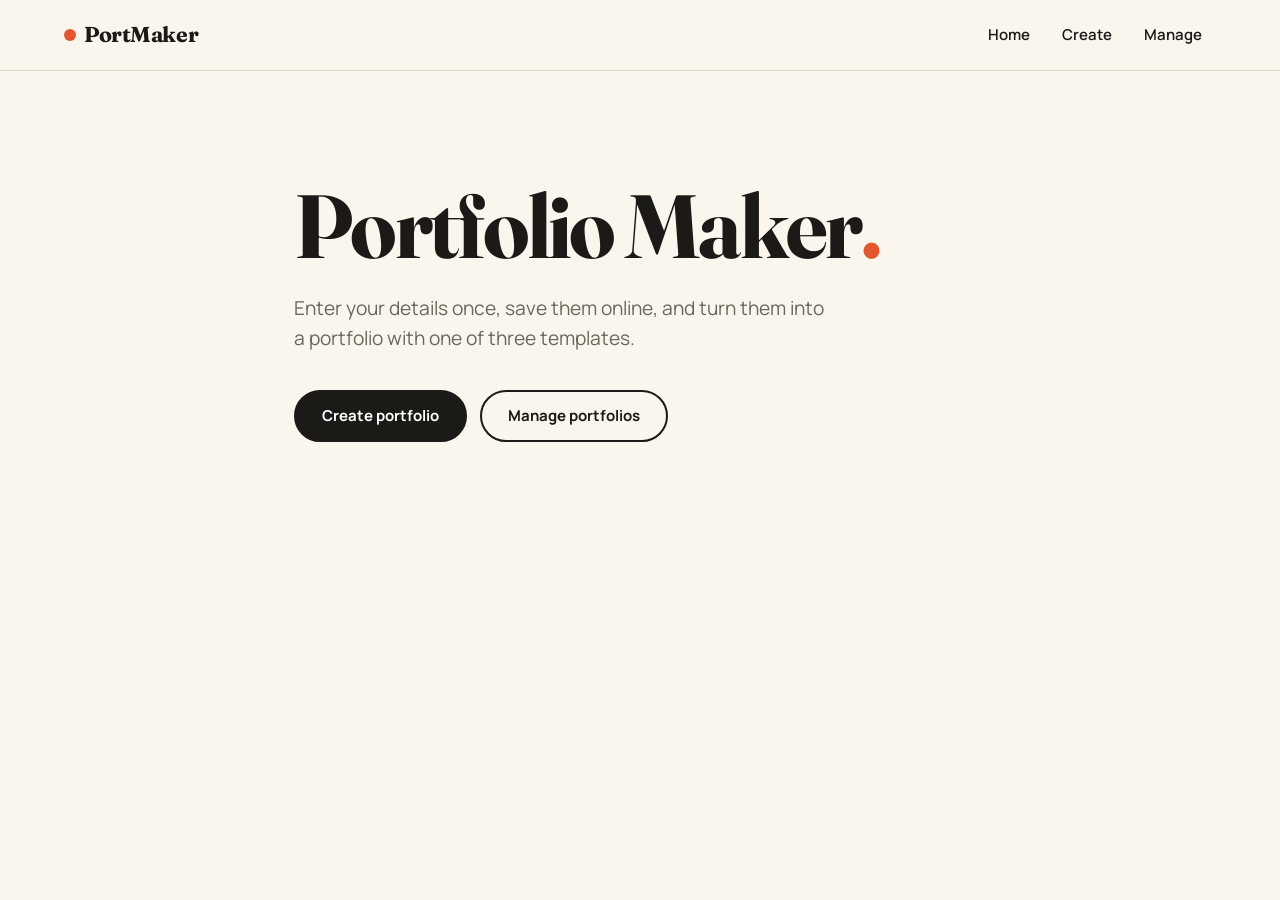
==== index.html @ 90e2abe4 "Initial commit: PortMaker portfolio application" ====
<!DOCTYPE html>
<html lang="en">
<head>
  <meta charset="UTF-8">
  <meta name="viewport" content="width=device-width, initial-scale=1">
  <title>Home | PortMaker</title>
  <link rel="preconnect" href="https://fonts.googleapis.com">
  <link rel="preconnect" href="https://fonts.gstatic.com" crossorigin>
  <link href="https://fonts.googleapis.com/css2?family=Bricolage+Grotesque:wght@400;500;800&family=Fraunces:wght@400;600;700&family=Manrope:wght@400;600;700;800&family=Space+Mono&display=swap" rel="stylesheet">
  <link rel="stylesheet" href="css/style.css">
</head>
<body>
  <header class="nav">
    <a href="index.html" class="logo">PortMaker</a>
    <nav>
      <a href="index.html">Home</a>
      <a href="create.html">Create</a>
      <a href="manage.html">Manage</a>
    </nav>
  </header>

  <main>
    <section class="hero">
      <h1>Portfolio Maker</h1>
      <p>Enter your details once, save them online, and turn them into a portfolio with one of three templates.</p>
      <a class="btn" href="create.html">Create portfolio</a>
      <a class="btn ghost" href="manage.html">Manage portfolios</a>
    </section>
  </main>
  <div id="toast"></div>
</body>
</html>
---- css/style.css ----
/* Portfolia — warm editorial design. Single light theme. */
:root{
  --paper:#faf6ee;--paper-2:#f2ecdf;--card:#fffdf8;
  --ink:#1b1a17;--muted:#6b665c;--line:#ddd5c4;
  --accent:#e4572e;--accent-dark:#c4431d;--accent-soft:#fde3d9;
  --radius:14px;
  --f-display:"Fraunces",Georgia,serif;
  --f-body:"Manrope",system-ui,sans-serif;
}
*{box-sizing:border-box}
[hidden]{display:none!important}
html{background:var(--paper);min-height:100%}
body{margin:0;font-family:var(--f-body);color:var(--ink);line-height:1.6;background:var(--paper);-webkit-font-smoothing:antialiased}
h1,h2,h3{line-height:1.15;font-family:var(--f-display);font-weight:600;letter-spacing:-.01em}
a{color:var(--accent-dark)}
:focus-visible{outline:3px solid var(--accent);outline-offset:2px}

/* ---------- Navigation ---------- */
.nav{display:flex;justify-content:space-between;align-items:center;gap:12px;flex-wrap:wrap;padding:16px 5vw;position:sticky;top:0;z-index:10;background:rgba(250,246,238,.92);-webkit-backdrop-filter:blur(8px);backdrop-filter:blur(8px);border-bottom:1px solid var(--line)}
.logo{display:inline-flex;align-items:center;gap:8px;font-family:var(--f-display);font-weight:700;font-size:1.35rem;text-decoration:none;color:var(--ink);letter-spacing:-.02em}
.logo::before{content:"";width:12px;height:12px;border-radius:50%;background:var(--accent)}
.nav nav{display:flex;align-items:center;gap:4px}
.nav nav a{padding:7px 14px;border-radius:999px;color:var(--ink);text-decoration:none;font-weight:600;font-size:15px;transition:background .15s}
.nav nav a:hover{background:var(--paper-2)}

/* ---------- Layout ---------- */
.wrap{max-width:880px;margin:0 auto;padding:48px 5vw 80px}
.wrap h1{font-size:clamp(2rem,5vw,3rem);margin:0 0 8px}
.sub{color:var(--muted);margin:0 0 12px}
.head{display:flex;justify-content:space-between;align-items:center;gap:12px;flex-wrap:wrap;margin-bottom:24px}
.head h1{margin:0}

/* ---------- Home ---------- */
.hero{max-width:820px;margin:0 auto;padding:110px 5vw 90px;text-align:left}
.hero h1{font-size:clamp(2.8rem,9vw,5.6rem);margin:0 0 22px;font-weight:700;letter-spacing:-.03em;line-height:1}
.hero h1::after{content:".";color:var(--accent)}
.hero p{font-size:1.2rem;color:var(--muted);max-width:540px;margin:0 0 36px}
.hero .btn{margin:0 10px 10px 0}

/* ---------- Buttons ---------- */
.btn{display:inline-block;font:inherit;font-weight:700;font-size:15px;cursor:pointer;text-decoration:none;padding:12px 26px;border-radius:999px;color:#fff;background:var(--ink);border:2px solid var(--ink);transition:transform .15s,background .15s,box-shadow .15s}
.btn:hover{background:var(--accent);border-color:var(--accent);transform:translateY(-2px);box-shadow:0 6px 0 rgba(27,26,23,.12)}
.btn:active{transform:translateY(0)}
.btn.ghost{background:transparent;color:var(--ink)}
.btn.ghost:hover{background:var(--ink);color:#fff;border-color:var(--ink)}
.btn.danger{background:transparent;color:var(--accent-dark);border-color:var(--accent)}
.btn.danger:hover{background:var(--accent);color:#fff}
.btn.sm{padding:7px 18px;font-size:14px}

/* ---------- Form & cards ---------- */
form,.card-box{background:var(--card);border:1px solid var(--line);border-radius:var(--radius);padding:28px;box-shadow:0 2px 0 var(--line)}
form h3{margin:34px 0 8px;padding-top:22px;border-top:1px dashed var(--line);font-size:1.3rem}
form h3:first-child{margin-top:0;padding-top:0;border:0}
label{display:block;font-weight:700;margin:16px 0 5px;font-size:13px;letter-spacing:.04em;text-transform:uppercase;color:var(--muted)}
input,textarea{width:100%;padding:11px 14px;border:1.5px solid var(--line);border-radius:10px;font:inherit;background:#fff;color:var(--ink);transition:border-color .15s,box-shadow .15s}
input::placeholder,textarea::placeholder{color:#a8a294}
input:focus,textarea:focus{outline:none;border-color:var(--accent);box-shadow:0 0 0 4px var(--accent-soft)}
input[type=file]{padding:7px;background:var(--paper)}
input[type=file]::file-selector-button{margin-right:12px;padding:6px 16px;border-radius:999px;border:0;background:var(--ink);color:#fff;font:inherit;font-weight:600;cursor:pointer}
.two{display:grid;grid-template-columns:1fr 1fr;gap:14px}
.pic{display:flex;gap:18px;align-items:center}
.pic .ph{border:3px solid var(--ink)}
.row{display:flex;gap:8px;margin-bottom:8px;flex-wrap:wrap}
.row input{flex:1 1 150px}
.row .x{border:1.5px solid var(--line);background:#fff;border-radius:10px;width:42px;font-size:20px;cursor:pointer;color:var(--muted)}
.row .x:hover{color:#fff;background:var(--accent);border-color:var(--accent)}
.end{display:flex;justify-content:flex-end;gap:10px;margin-top:32px;flex-wrap:wrap}

/* ---------- Template picker ---------- */
.cards3{display:grid;grid-template-columns:repeat(auto-fit,minmax(240px,1fr));gap:20px;margin-top:24px}
.cards3 .card-box{display:flex;flex-direction:column;transition:transform .2s}
.cards3 .card-box:hover{transform:translateY(-4px)}
.cards3 .card-box .btn{margin-top:auto;align-self:flex-start}
.cards3 h3{margin:4px 0 4px;font-size:1.4rem}
.th{height:160px;border-radius:10px;margin-bottom:16px;padding:14px;overflow:hidden;border:1px solid var(--line)}
.th i{display:block}
.th b{display:block;height:7px;border-radius:4px}
/* Simple: paper, serif rules */
.th-simple{background:#fffdf8}
.th-simple i{width:55%;height:14px;background:var(--ink);border-radius:2px;margin-bottom:12px}
.th-simple b{background:var(--line);margin-bottom:9px;width:100%}
.th-simple b:nth-of-type(2){width:80%}
.th-simple b:nth-of-type(4){width:60%}
/* Modern: clean professional */
.th-modern{background:#f4f6f9;display:grid;grid-template-columns:1fr 1fr;gap:7px;align-content:start}
.th-modern i{grid-column:1/-1;height:44px;border-radius:6px;background:#1e3a5f}
.th-modern b{height:34px;border-radius:6px;background:#fff;border:1px solid #dfe4ec}
/* Creative: bold brutalist */
.th-creative{background:#ffe45e;display:grid;grid-template-columns:36% 1fr;gap:8px;align-content:start;border:2px solid #000}
.th-creative i{grid-row:1/5;height:100%;background:#ff6fb5;border:2px solid #000;border-radius:6px}
.th-creative b{background:#000;height:10px}

/* ---------- Manage ---------- */
.mrow{display:flex;align-items:center;gap:16px;margin-bottom:14px;flex-wrap:wrap;padding:18px 22px}
.mrow .ph{width:52px;height:52px;font-size:1.2rem}
.grow{flex:1 1 180px}
.grow b{font-family:var(--f-display);font-size:1.15rem}
.grow .sub{margin:0}
.acts{display:flex;gap:8px;flex-wrap:wrap}
.empty{text-align:center;padding:56px 24px}
.empty h3{font-size:1.6rem;margin:0 0 6px}

/* ---------- Preview toolbar ---------- */
.bar{display:flex;gap:10px;justify-content:center;padding:12px;flex-wrap:wrap;background:var(--paper-2);border-bottom:1px solid var(--line)}

/* ---------- Toast ---------- */
#toast{position:fixed;left:50%;bottom:24px;transform:translate(-50%,30px);color:#fff;background:var(--ink);padding:12px 24px;border-radius:999px;opacity:0;pointer-events:none;transition:.25s;z-index:50;max-width:90vw;font-weight:600;font-size:15px}
#toast.show{opacity:1;transform:translate(-50%,0)}

/* ---------- Shared portfolio parts ---------- */
.ph{width:96px;height:96px;border-radius:50%;object-fit:cover;display:block}
.ph0{display:grid;place-items:center;background:var(--accent);color:#fff;font-family:var(--f-display);font-weight:700;font-size:2.2rem}
.meta{display:flex;flex-wrap:wrap;gap:4px 16px}
.item{margin-bottom:16px}
.item b{display:block}
.item em{font-style:normal;font-size:.9em}
.item p{margin:4px 0 0}
.tag{display:inline-block}

/* ========== Template 1: Simple (classic editorial) ========== */
.t-simple{max-width:860px;margin:36px auto;background:#fffdf8;color:var(--ink);padding:64px 56px;font-family:"Fraunces",Georgia,serif;font-size:17px;line-height:1.7;border:1px solid var(--line);box-shadow:0 2px 0 var(--line),0 24px 50px rgba(27,26,23,.06)}
.t-simple header{display:grid;grid-template-columns:auto 1fr;column-gap:28px;align-items:center;padding-bottom:30px;border-bottom:3px double var(--ink)}
.t-simple header .ph{width:110px;height:110px;grid-row:1/3;border-radius:6px;filter:grayscale(.15)}
.t-simple h1{margin:0 0 6px;font-size:clamp(2rem,5vw,3rem);font-weight:700;letter-spacing:-.025em}
.t-simple .meta{font:500 14px "Manrope",sans-serif;color:var(--muted)}
.t-simple section{display:grid;grid-template-columns:150px 1fr;gap:8px 32px;padding:26px 0;border-bottom:1px solid var(--line)}
.t-simple section:last-child{border-bottom:0}
.t-simple h2{margin:4px 0 0;font:700 12px "Manrope",sans-serif;letter-spacing:.16em;text-transform:uppercase;color:var(--accent-dark)}
.t-simple p{margin:0}
.t-simple .item b{font-weight:600}
.t-simple .item span{color:var(--muted)}
.t-simple .item span::before{content:" · "}
.t-simple .item em{display:block;font:500 13px "Manrope",sans-serif;color:var(--muted);margin:0}
.t-simple .lnk{margin-right:20px;font-family:"Manrope",sans-serif;font-weight:600;font-size:15px}

/* ========== Template 2: Modern (clean & professional) ========== */
body[data-t=modern]{background:#f4f6f9}
.t-modern{max-width:960px;margin:0 auto;padding:32px 5vw 70px;color:#1f2937;font-family:"Manrope",system-ui,sans-serif}
.mhero{display:flex;gap:28px;align-items:center;flex-wrap:wrap;background:#1e3a5f;color:#fff;border-radius:12px;padding:34px 36px}
.t-modern .ph{width:116px;height:116px;border:3px solid rgba(255,255,255,.85)}
.t-modern .ph0{background:#2563eb;color:#fff}
.mhero h1{margin:0 0 6px;font-family:"Manrope",sans-serif;font-weight:800;font-size:clamp(1.8rem,5vw,2.5rem);letter-spacing:-.02em}
.mhero .meta{margin-bottom:16px;color:#cbd5e1;font-size:15px}
.mhero .btn{background:#fff;border-color:#fff;color:#1e3a5f}
.mhero .btn:hover{background:#2563eb;border-color:#2563eb;color:#fff;box-shadow:none}
.mgrid{display:grid;grid-template-columns:repeat(auto-fill,minmax(280px,1fr));gap:16px;margin-top:16px}
.t-modern .card{background:#fff;border:1px solid #dfe4ec;border-radius:12px;padding:24px}
.t-modern .card.wide{grid-column:1/-1}
.t-modern h2{margin:0 0 14px;padding-bottom:10px;border-bottom:2px solid #e5e9f0;font:700 13px "Manrope",sans-serif;letter-spacing:.1em;text-transform:uppercase;color:#1e3a5f}
.t-modern .card p{color:#4b5563}
.t-modern .tag{background:#eaf0fb;color:#1e3a5f;border-radius:6px;padding:4px 12px;font-size:14px;font-weight:600;margin:0 8px 8px 0}
.t-modern .item b{font-size:1.02rem;color:#111827}
.t-modern .item span{color:#4b5563}
.t-modern .item em{display:block;color:#6b7280;font-size:13px}
.t-modern .tl .item{border-left:3px solid #bfd0ea;padding-left:14px}
.t-modern a{color:#2563eb}
.t-modern .lnk{display:inline-block;margin-right:20px;font-weight:700}

/* ========== Template 3: Creative (neo-brutalist) ========== */
body[data-t=creative]{background:#ffe45e}
.t-creative{display:grid;grid-template-columns:340px 1fr;background:#ffe45e;color:#000;font-family:"Bricolage Grotesque",system-ui,sans-serif;min-height:100vh}
.t-creative aside{background:#ff6fb5;color:#000;padding:44px 30px;border-right:3px solid #000;position:sticky;top:60px;align-self:start;height:calc(100vh - 60px);overflow:auto}
.t-creative .ph{width:160px;height:160px;border-radius:0;border:3px solid #000;box-shadow:7px 7px 0 #000;margin-bottom:30px;background:#fff}
.t-creative .ph0{background:#5ee0ff;color:#000;font-family:"Bricolage Grotesque",sans-serif}
.t-creative h1{font-family:"Bricolage Grotesque",sans-serif;font-weight:800;font-size:clamp(2.2rem,4vw,3.2rem);line-height:.95;letter-spacing:-.03em;text-transform:uppercase;margin:0 0 18px}
.t-creative .meta{flex-direction:column;gap:2px;font:400 14px "Space Mono",monospace;margin-bottom:22px;word-break:break-word}
.t-creative .alinks .lnk{display:block;color:#000;font-weight:800;margin-bottom:6px;text-decoration:underline;text-decoration-thickness:3px}
.t-creative .alinks .lnk:hover{background:#000;color:#ffe45e;text-decoration:none}
.cmain{padding:48px 5vw 80px;max-width:900px}
.t-creative h2{font-family:"Bricolage Grotesque",sans-serif;font-weight:800;font-size:clamp(1.8rem,4vw,2.8rem);letter-spacing:-.03em;margin:54px 0 16px;display:inline-block;background:#000;color:#ffe45e;padding:2px 14px;transform:rotate(-1.5deg)}
.t-creative section:first-child h2{margin-top:0}
.t-creative .big{font-size:1.45rem;line-height:1.45;margin:0;font-weight:500}
.cloud{display:flex;flex-wrap:wrap;gap:12px}
.t-creative .tag{padding:6px 16px;border:3px solid #000;border-radius:0;font-weight:800;background:#5ee0ff;box-shadow:4px 4px 0 #000;transition:transform .15s,box-shadow .15s}
.t-creative .tag:nth-child(3n+2){background:#fff}
.t-creative .tag:nth-child(3n){background:#ff6fb5}
.t-creative .tag:hover{transform:translate(2px,2px);box-shadow:2px 2px 0 #000}
.t-creative .item{background:#fff;border:3px solid #000;box-shadow:6px 6px 0 #000;padding:16px 20px;margin-bottom:22px}
.t-creative .item b{font-size:1.25rem;font-weight:800}
.t-creative .item span{font-family:"Space Mono",monospace;font-size:14px}
.t-creative .item em{font:400 13px "Space Mono",monospace;display:block;margin:2px 0 0}
.t-creative .pj .lnk{display:inline-block;margin-top:8px;color:#000;font-weight:800;background:#ffe45e;padding:2px 10px;border:2px solid #000;text-decoration:none}
.t-creative .pj .lnk:hover{background:#000;color:#ffe45e}

@media(max-width:760px){
  .two{grid-template-columns:1fr}
  .t-simple{padding:30px 22px;margin:0;border-left:0;border-right:0}
  .t-simple header{grid-template-columns:1fr;row-gap:14px}
  .t-simple header .ph{grid-row:auto}
  .t-simple section{grid-template-columns:1fr}
  .t-creative{grid-template-columns:1fr}
  .t-creative aside{position:static;height:auto;border-right:0;border-bottom:3px solid #000}
  .hero{padding:70px 5vw 60px}
}
@media(prefers-reduced-motion:reduce){*{transition:none!important}}
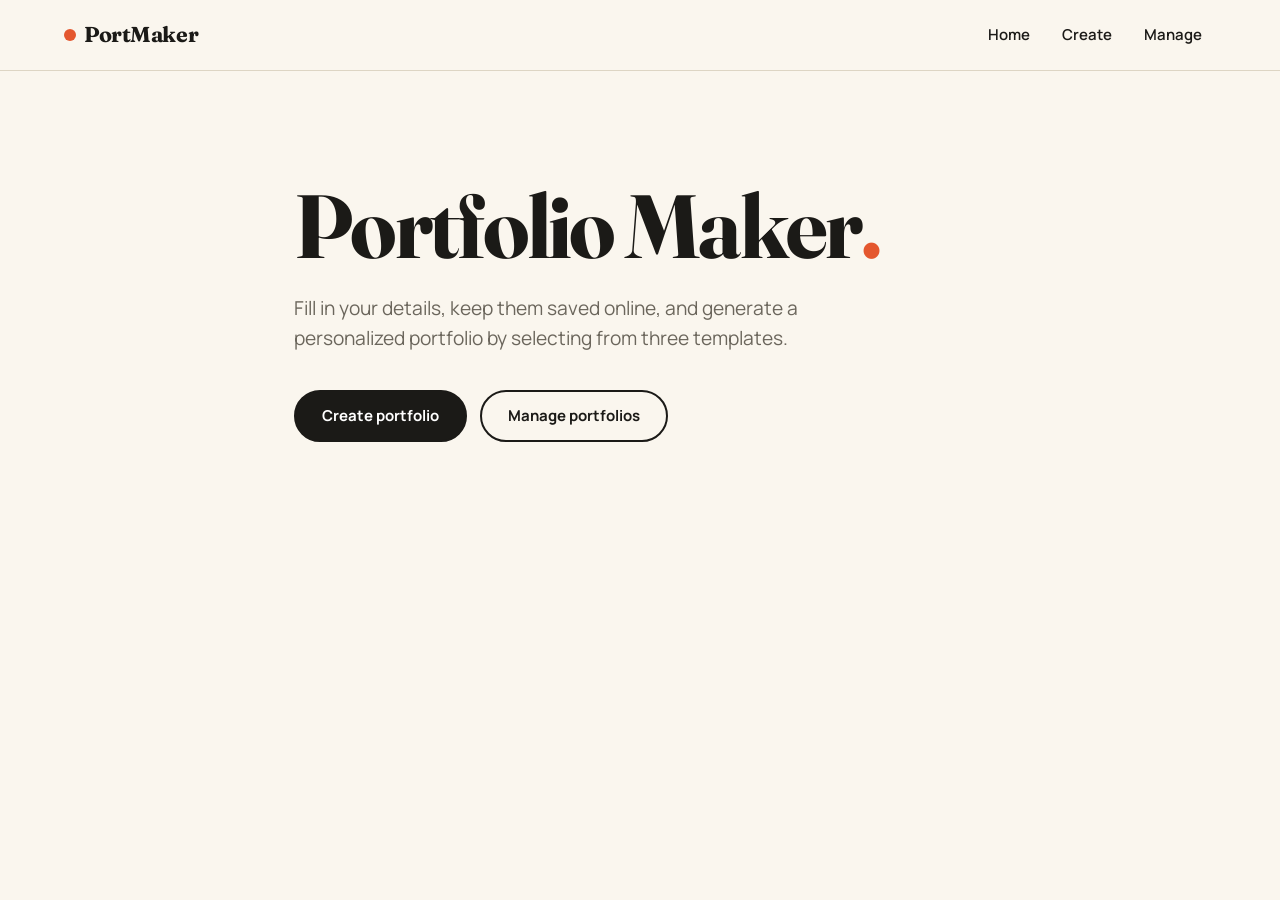
==== commit 12b38882: "Update index.html" ====
--- a/index.html
+++ b/index.html
@@ -22,7 +22,7 @@
   <main>
     <section class="hero">
       <h1>Portfolio Maker</h1>
-      <p>Enter your details once, save them online, and turn them into a portfolio with one of three templates.</p>
+      <p>Fill in your details, keep them saved online, and generate a personalized portfolio by selecting from three templates.</p>
       <a class="btn" href="create.html">Create portfolio</a>
       <a class="btn ghost" href="manage.html">Manage portfolios</a>
     </section>
